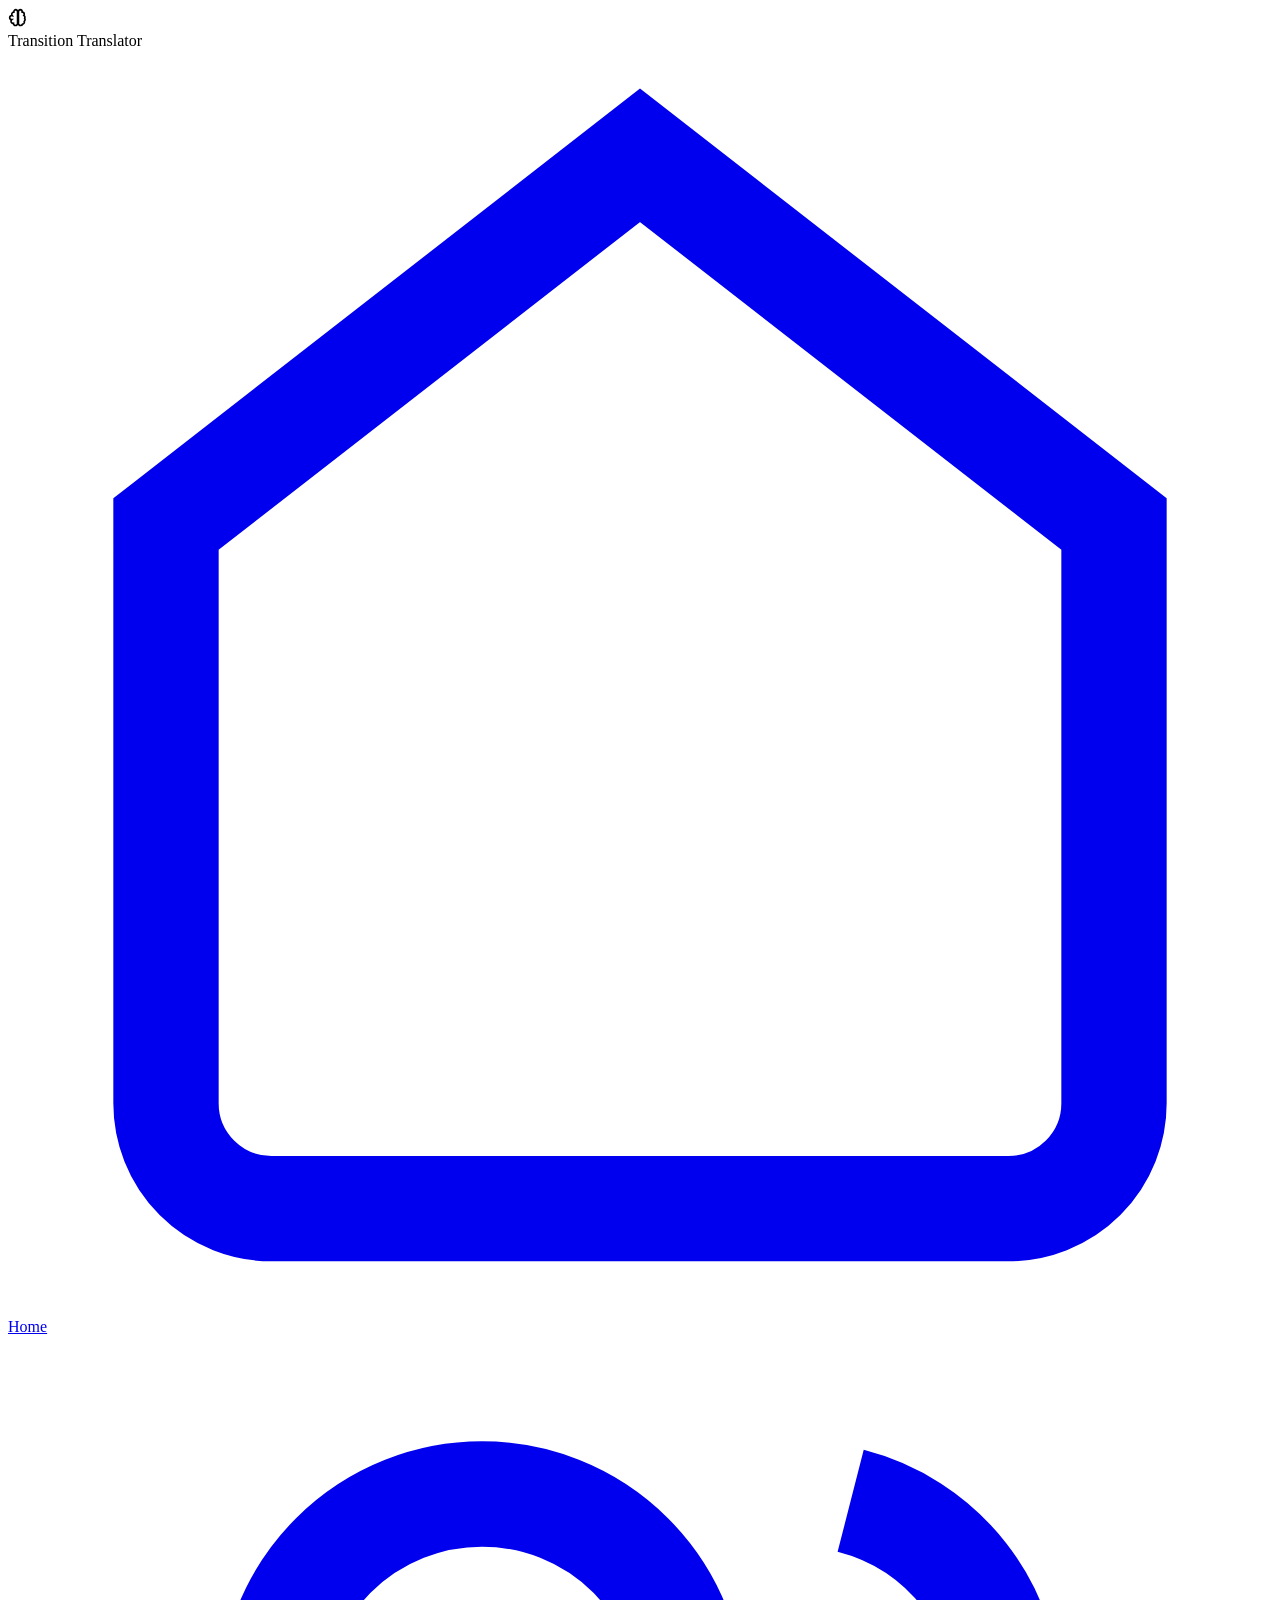
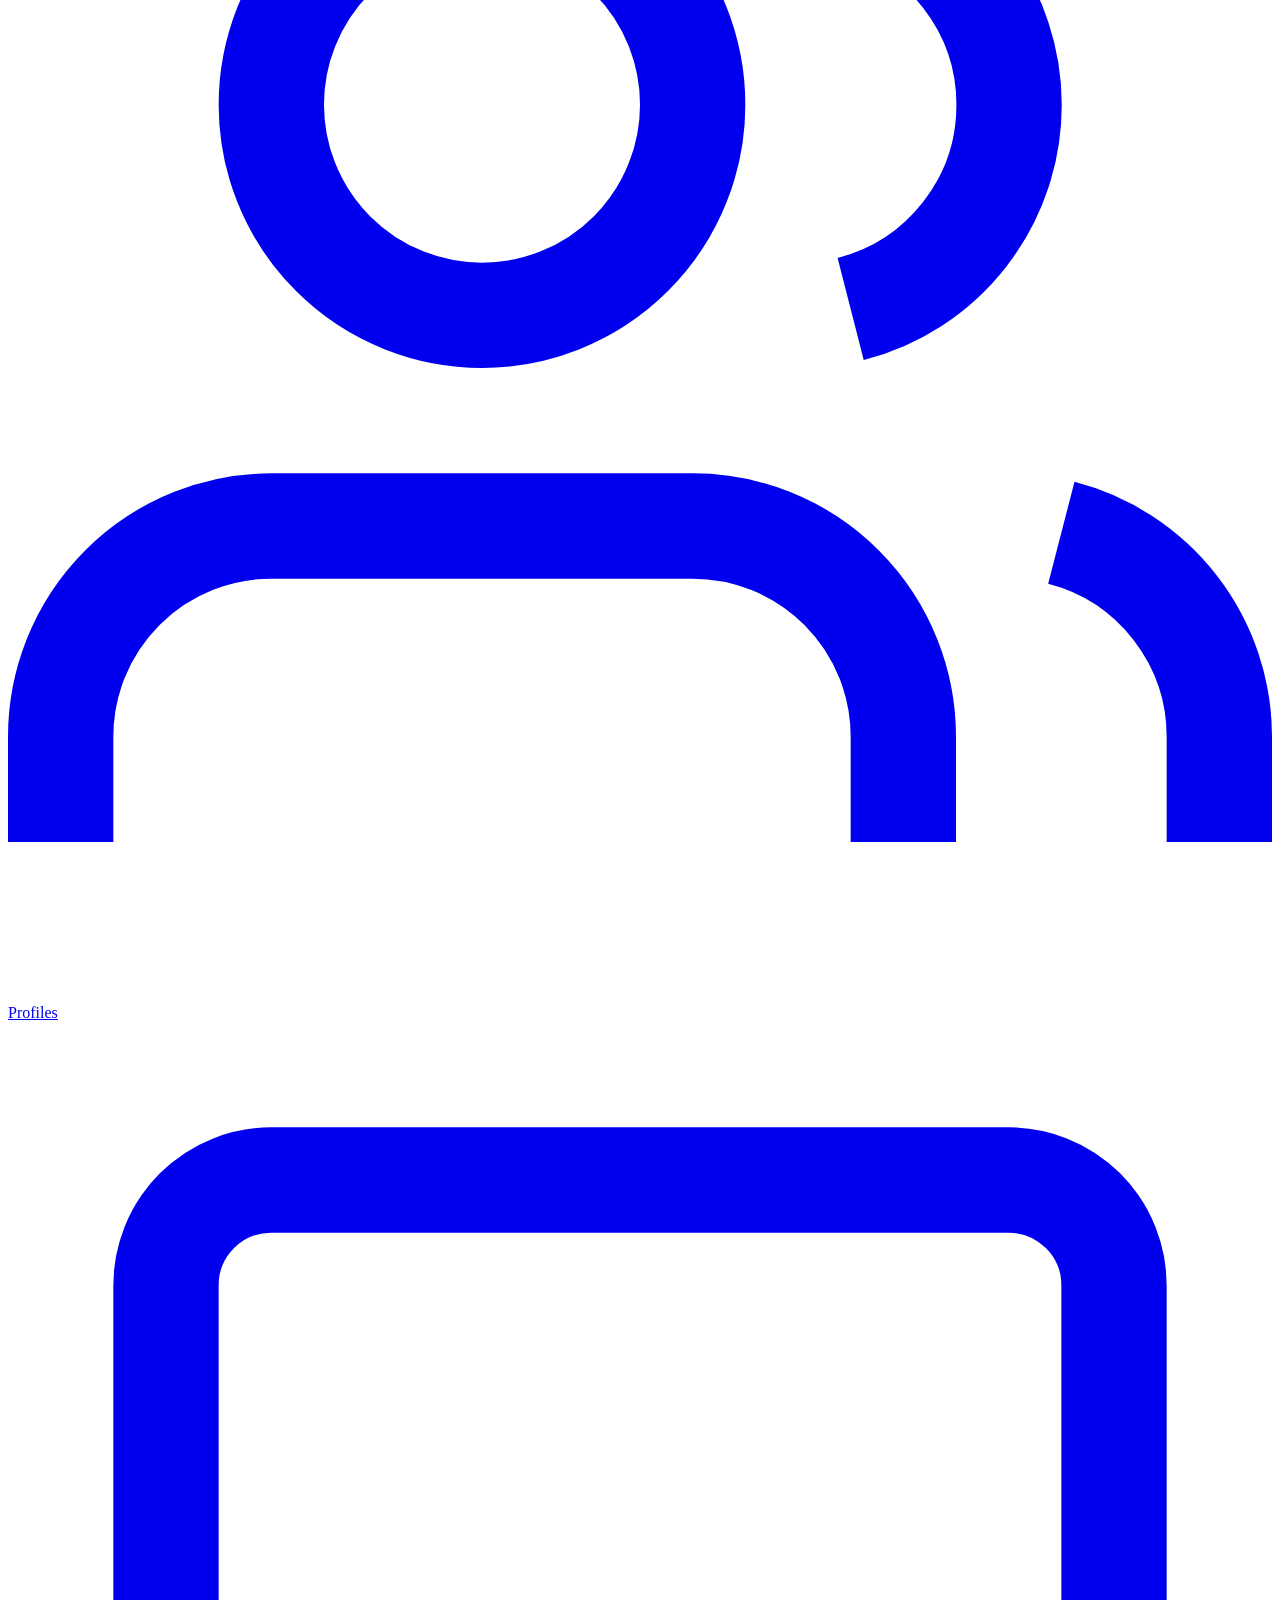
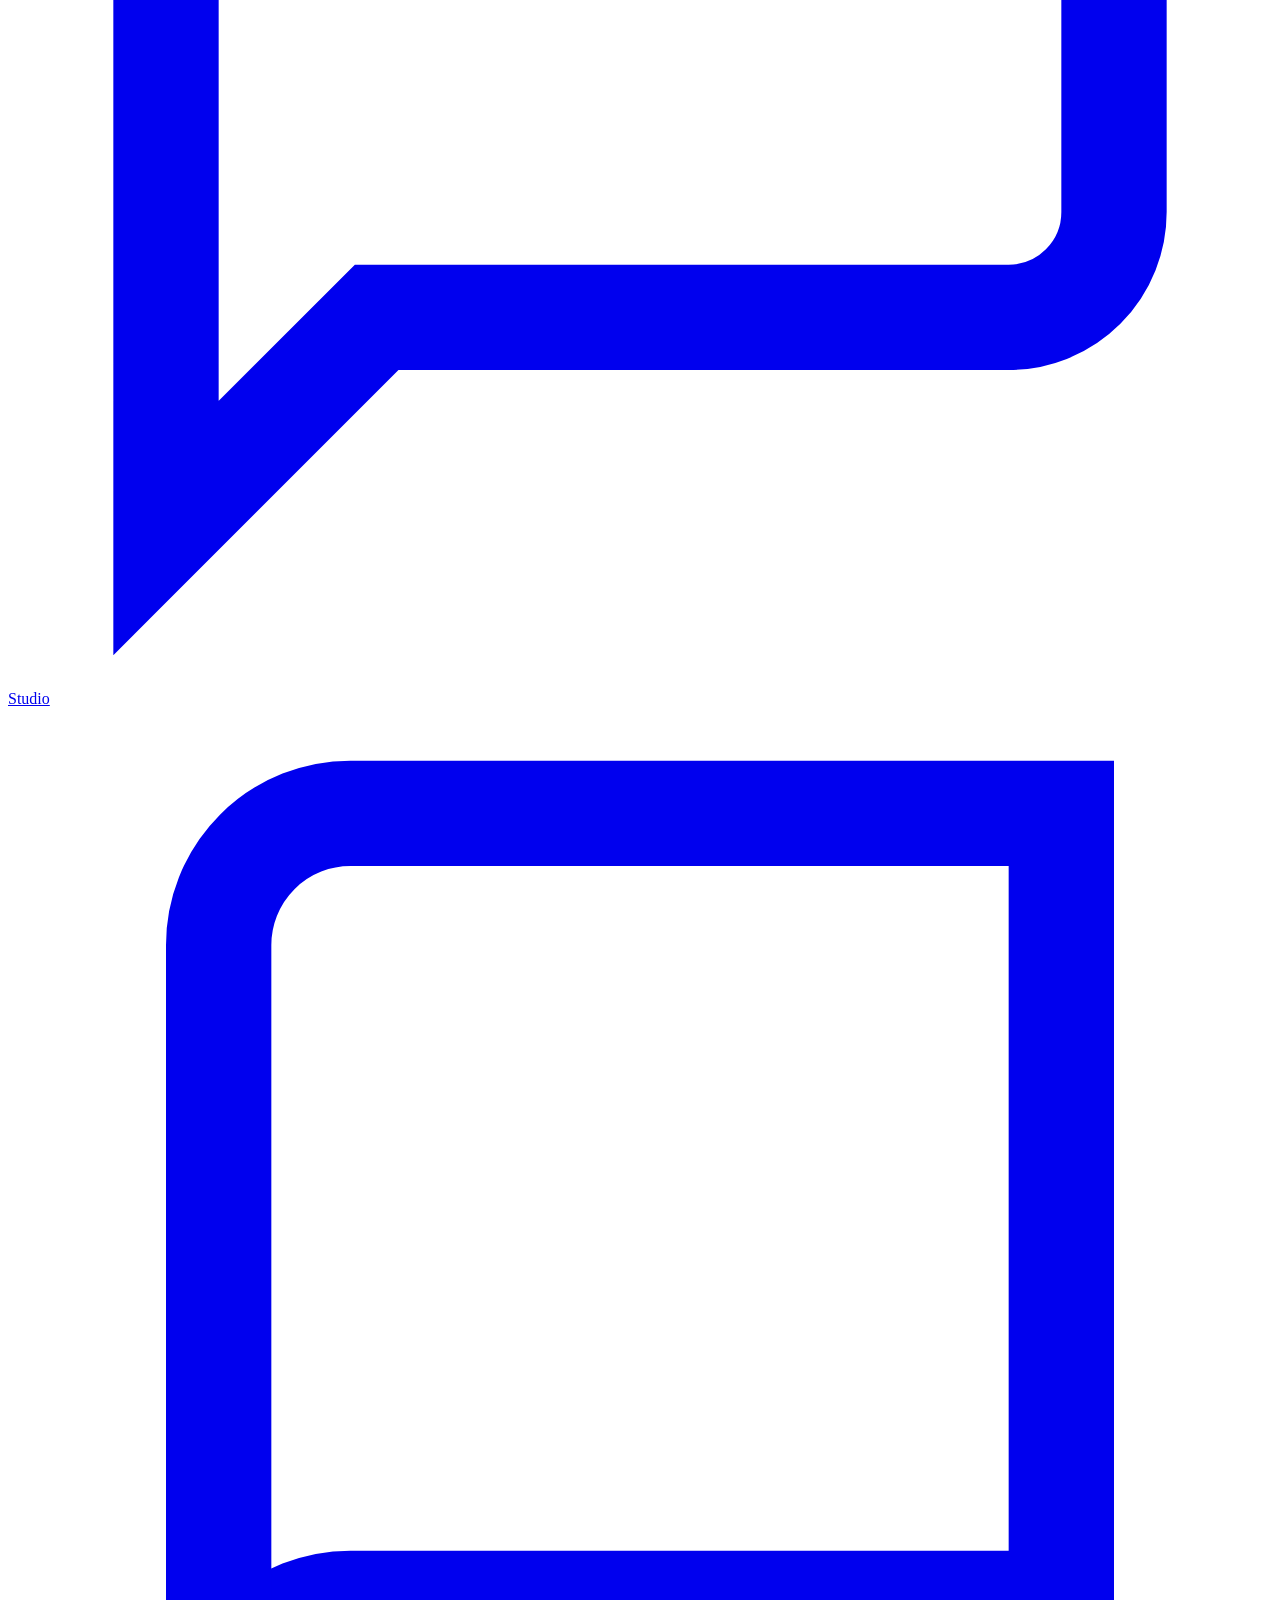
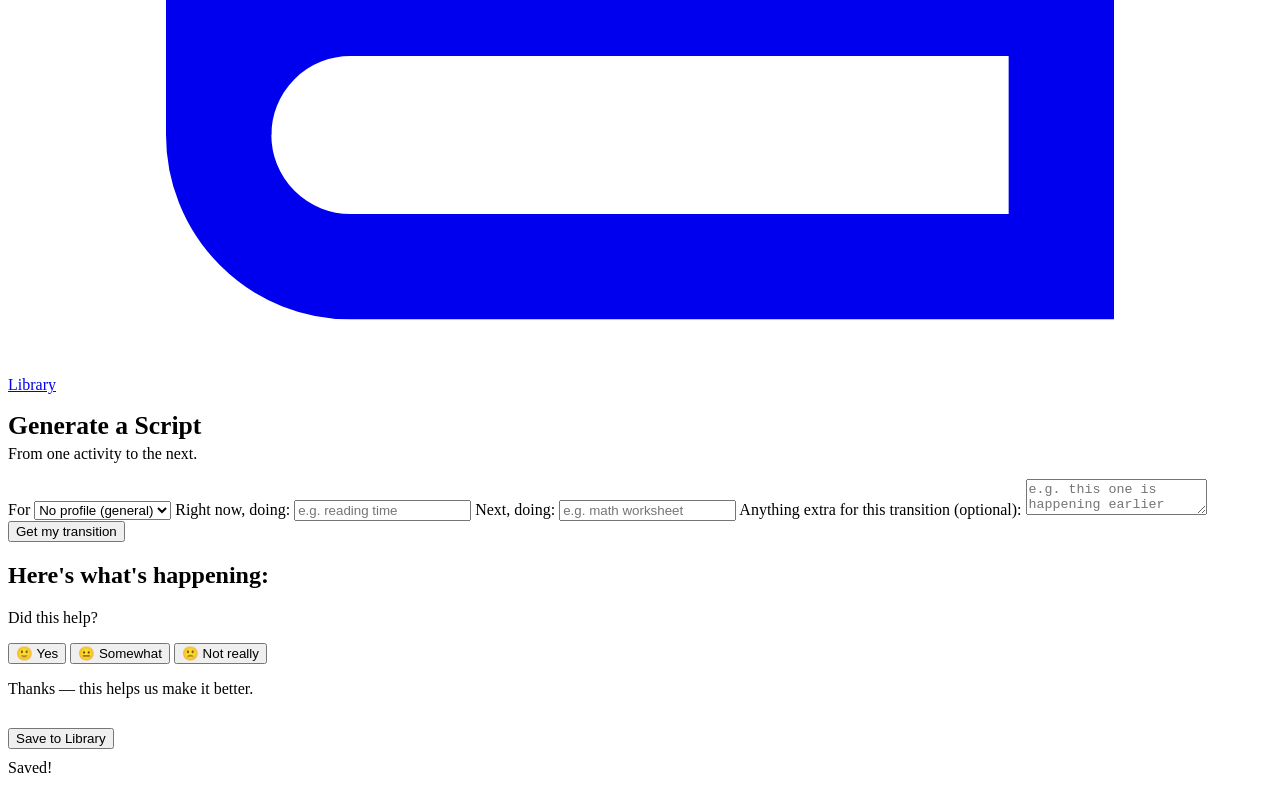
==== generate.html @ b6710676 "Implement generate.html" ====
<!DOCTYPE html>
<html lang="en">
<head>
  <meta charset="UTF-8" />
  <meta name="viewport" content="width=device-width, initial-scale=1.0" />
  <title>Studio — Transition Translator</title>
  <link rel="stylesheet" href="style.css" />
</head>
<body>
  <nav class="navbar">
    <div class="nav-left">
      <div class="nav-logo">
        <svg width="20" height="20" viewBox="0 0 24 24" fill="none" stroke="currentColor" stroke-width="2"><path d="M9.5 2a2.5 2.5 0 0 0-2.5 2.5v.5a2.5 2.5 0 0 0-2.5 2.5c0 .6.2 1.2.5 1.6A2.5 2.5 0 0 0 2 11.5 2.5 2.5 0 0 0 4.5 14a2.5 2.5 0 0 0 2 4.4A2.5 2.5 0 0 0 9 21a2.5 2.5 0 0 0 2.5-2.5v-14A2.5 2.5 0 0 0 9.5 2Z"/><path d="M14.5 2a2.5 2.5 0 0 1 2.5 2.5v.5a2.5 2.5 0 0 1 2.5 2.5c0 .6-.2 1.2-.5 1.6a2.5 2.5 0 0 1 1 3.4A2.5 2.5 0 0 1 19.5 16a2.5 2.5 0 0 1-2 3.4A2.5 2.5 0 0 1 15 21a2.5 2.5 0 0 1-2.5-2.5v-14A2.5 2.5 0 0 1 14.5 2Z"/></svg>
      </div>
      <span>Transition Translator</span>
    </div>
    <div class="nav-links">
      <a href="index.html"><svg viewBox="0 0 24 24" fill="none" stroke="currentColor" stroke-width="2"><path d="M3 9l9-7 9 7v11a2 2 0 0 1-2 2H5a2 2 0 0 1-2-2z"/></svg>Home</a>
      <a href="profiles.html"><svg viewBox="0 0 24 24" fill="none" stroke="currentColor" stroke-width="2"><path d="M17 21v-2a4 4 0 0 0-4-4H5a4 4 0 0 0-4 4v2"/><circle cx="9" cy="7" r="4"/><path d="M23 21v-2a4 4 0 0 0-3-3.87"/><path d="M16 3.13a4 4 0 0 1 0 7.75"/></svg>Profiles</a>
      <a href="generate.html" class="active"><svg viewBox="0 0 24 24" fill="none" stroke="currentColor" stroke-width="2"><path d="M21 15a2 2 0 0 1-2 2H7l-4 4V5a2 2 0 0 1 2-2h14a2 2 0 0 1 2 2z"/></svg>Studio</a>
      <a href="library.html"><svg viewBox="0 0 24 24" fill="none" stroke="currentColor" stroke-width="2"><path d="M4 19.5A2.5 2.5 0 0 1 6.5 17H20"/><path d="M6.5 2H20v20H6.5A2.5 2.5 0 0 1 4 19.5v-15A2.5 2.5 0 0 1 6.5 2z"/></svg>Library</a>
    </div>
  </nav>

  <main class="page-narrow">
    <h1 style="font-size: 1.6rem; margin-bottom: 4px;">Generate a Script</h1>
    <p style="color: var(--text-muted); margin-top: 0;">From one activity to the next.</p>

    <div class="form-card">
      <form id="transitionForm">
        <label for="profileSelect">For</label>
        <select id="profileSelect">
          <option value="">No profile (general)</option>
        </select>

        <label for="currentActivity">Right now, doing:</label>
        <input type="text" id="currentActivity" placeholder="e.g. reading time" required />

        <label for="nextActivity">Next, doing:</label>
        <input type="text" id="nextActivity" placeholder="e.g. math worksheet" required />

        <label for="notes">Anything extra for this transition (optional):</label>
        <textarea id="notes" placeholder="e.g. this one is happening earlier than usual"></textarea>

        <button type="submit" id="generateBtn" class="btn-primary">Get my transition</button>
      </form>
    </div>

    <section id="result" class="result hidden">
      <h2>Here's what's happening:</h2>
      <p id="scriptText"></p>

      <div class="feedback">
        <p>Did this help?</p>
        <button class="feedback-btn" data-value="yes">🙂 Yes</button>
        <button class="feedback-btn" data-value="somewhat">😐 Somewhat</button>
        <button class="feedback-btn" data-value="no">🙁 Not really</button>
      </div>
      <p id="feedbackThanks" class="hidden">Thanks — this helps us make it better.</p>

      <button id="saveBtn" class="btn-secondary" style="margin-top: 14px;">Save to Library</button>
      <p id="saveConfirm" class="hidden" style="color: var(--accent); margin-top: 10px;">Saved!</p>
    </section>

    <p id="errorText" class="error hidden"></p>
  </main>

  <script src="app-data.js"></script>
  <script>
    const profileSelect = document.getElementById("profileSelect");
    const profiles = AppData.getProfiles();
    profiles.forEach((p) => {
      const opt = document.createElement("option");
      opt.value = p.id;
      opt.textContent = `${p.name} (${p.type} · ${p.tone})`;
      profileSelect.appendChild(opt);
    });

    // Pre-select profile from ?profile=ID in the URL, if present
    const params = new URLSearchParams(window.location.search);
    const preselectedId = params.get("profile");
    if (preselectedId) profileSelect.value = preselectedId;

    const form = document.getElementById("transitionForm");
    const resultSection = document.getElementById("result");
    const scriptText = document.getElementById("scriptText");
    const errorText = document.getElementById("errorText");
    const generateBtn = document.getElementById("generateBtn");
    const feedbackThanks = document.getElementById("feedbackThanks");
    const saveBtn = document.getElementById("saveBtn");
    const saveConfirm = document.getElementById("saveConfirm");

    let lastGenerated = null;

    form.addEventListener("submit", async (e) => {
      e.preventDefault();

      errorText.classList.add("hidden");
      feedbackThanks.classList.add("hidden");
      saveConfirm.classList.add("hidden");
      generateBtn.disabled = true;
      generateBtn.textContent = "Thinking...";

      const currentActivity = document.getElementById("currentActivity").value;
      const nextActivity = document.getElementById("nextActivity").value;
      const extraNotes = document.getElementById("notes").value;

      const profile = profileSelect.value ? AppData.getProfile(profileSelect.value) : null;

      // Merge profile info into the notes sent to the backend, since the
      // API only takes a flat notes string.
      let combinedNotes = "";
      if (profile) {
        combinedNotes += `This is for ${profile.name}, a ${profile.type.toLowerCase()}. `;
        combinedNotes += `Preferred tone: ${profile.tone}. `;
        if (profile.notes) combinedNotes += `What helps them: ${profile.notes}. `;
      }
      if (extraNotes) combinedNotes += extraNotes;

      try {
        const response = await fetch("/api/transition", {
          method: "POST",
          headers: { "Content-Type": "application/json" },
          body: JSON.stringify({ currentActivity, nextActivity, notes: combinedNotes }),
        });

        const data = await response.json();
        if (!response.ok) throw new Error(data.error || "Something went wrong.");

        scriptText.textContent = data.script;
        resultSection.classList.remove("hidden");

        lastGenerated = {
          profileId: profile ? profile.id : null,
          profileName: profile ? profile.name : "General",
          currentActivity,
          nextActivity,
          script: data.script,
        };
      } catch (err) {
        errorText.textContent = "Couldn't generate a transition: " + err.message;
        errorText.classList.remove("hidden");
      } finally {
        generateBtn.disabled = false;
        generateBtn.textContent = "Get my transition";
      }
    });

    document.querySelectorAll(".feedback-btn").forEach((btn) => {
      btn.addEventListener("click", () => {
        console.log("Feedback:", btn.getAttribute("data-value"));
        feedbackThanks.classList.remove("hidden");
      });
    });

    saveBtn.addEventListener("click", () => {
      if (!lastGenerated) return;
      AppData.saveScript(lastGenerated);
      saveConfirm.classList.remove("hidden");
    });
  </script>
</body>
</html>
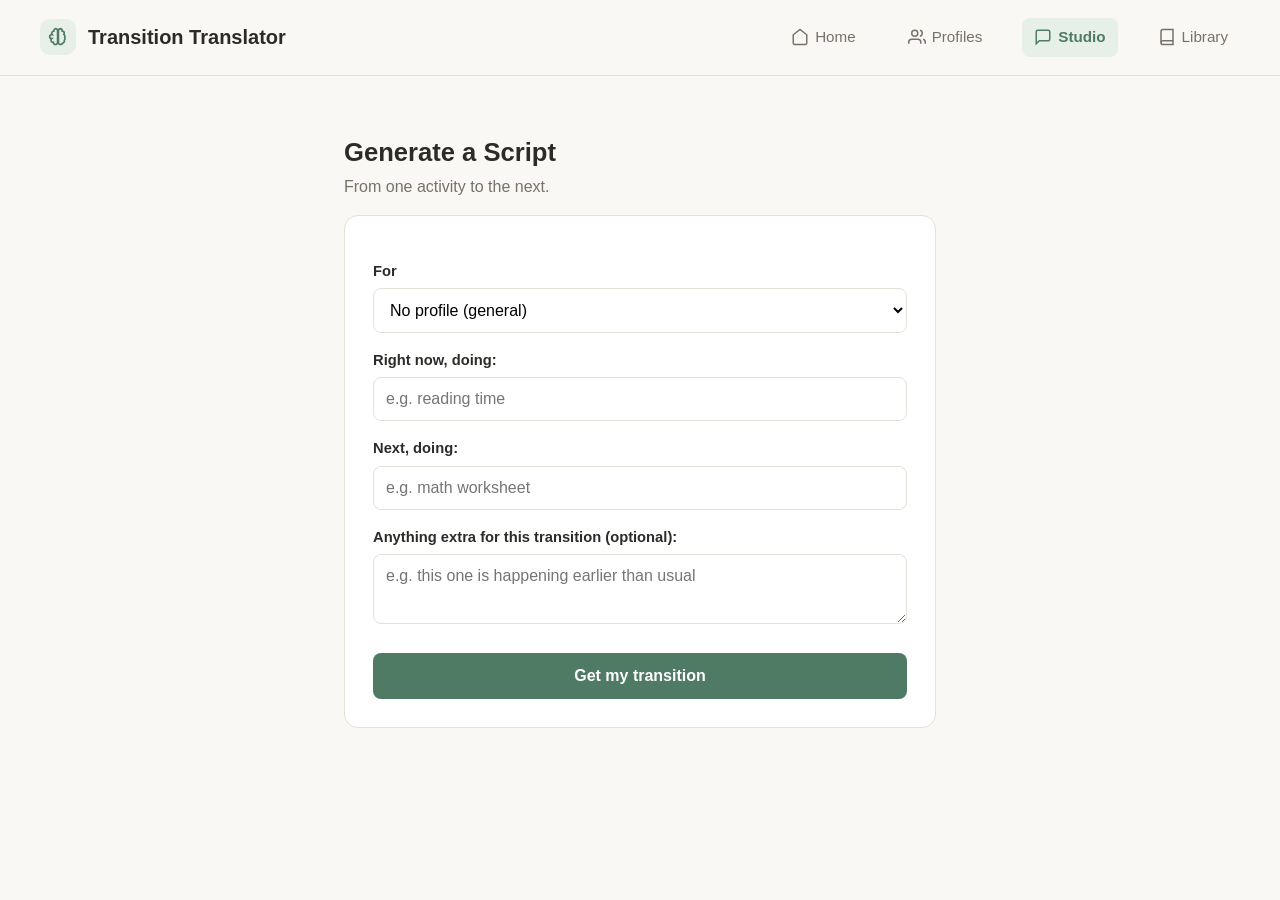
==== commit e07382f6: "Add guided transition walkthrough to generate page" ====
--- a/generate.html
+++ b/generate.html
@@ -26,7 +26,8 @@
     <h1 style="font-size: 1.6rem; margin-bottom: 4px;">Generate a Script</h1>
     <p style="color: var(--text-muted); margin-top: 0;">From one activity to the next.</p>
 
-    <div class="form-card">
+    <!-- Step 1: the input form -->
+    <div class="form-card" id="formCard">
       <form id="transitionForm">
         <label for="profileSelect">For</label>
         <select id="profileSelect">
@@ -46,69 +47,108 @@
       </form>
     </div>
 
-    <section id="result" class="result hidden">
-      <h2>Here's what's happening:</h2>
-      <p id="scriptText"></p>
-
-      <div class="feedback">
-        <p>Did this help?</p>
-        <button class="feedback-btn" data-value="yes">🙂 Yes</button>
-        <button class="feedback-btn" data-value="somewhat">😐 Somewhat</button>
-        <button class="feedback-btn" data-value="no">🙁 Not really</button>
-      </div>
-      <p id="feedbackThanks" class="hidden">Thanks — this helps us make it better.</p>
-
-      <button id="saveBtn" class="btn-secondary" style="margin-top: 14px;">Save to Library</button>
-      <p id="saveConfirm" class="hidden" style="color: var(--accent); margin-top: 10px;">Saved!</p>
+    <p id="errorText" class="error hidden"></p>
+
+    <!-- Step 2: the walkthrough, shown after a script is generated -->
+    <section id="walkthrough" class="form-card hidden" style="margin-top: 20px;">
+      <div class="timer-bar">
+        <span id="timerLabel">Starting in</span>
+        <span class="timer-clock" id="timerClock">--:--</span>
+      </div>
+
+      <div id="reasonBanner" class="reason-banner hidden"></div>
+
+      <!-- Intro screen -->
+      <div id="introScreen" class="step-card">
+        <p id="greetingText" style="font-size: 1.15rem; font-weight: 600;"></p>
+        <div class="step-nav">
+          <button class="btn-next" id="startStepsBtn">Show me what's happening</button>
+        </div>
+        <button class="btn-read" id="readIntroBtn">🔊 Read this aloud</button>
+      </div>
+
+      <!-- Step-by-step screen -->
+      <div id="stepScreen" class="hidden">
+        <div class="progress-dots" id="progressDots"></div>
+        <div class="step-card">
+          <div class="step-icon" id="stepIcon"></div>
+          <p class="step-text" id="stepText"></p>
+          <div class="step-nav">
+            <button class="btn-back hidden" id="backBtn">Back</button>
+            <button class="btn-next" id="nextBtn">Next</button>
+          </div>
+          <button class="btn-read" id="readStepBtn">🔊 Read this aloud</button>
+        </div>
+        <button class="btn-extend" id="extendBtn">I need more time before this starts</button>
+        <p id="extendToast" class="extend-toast hidden"></p>
+      </div>
+
+      <!-- Closing screen -->
+      <div id="closingScreen" class="hidden">
+        <div class="closing-card">
+          <div class="closing-check">✓</div>
+          <p class="step-text" id="closingText"></p>
+          <button class="btn-read" id="readClosingBtn">🔊 Read this aloud</button>
+        </div>
+
+        <div class="feedback">
+          <p>Did this help?</p>
+          <button class="feedback-btn" data-value="yes">🙂 Yes</button>
+          <button class="feedback-btn" data-value="somewhat">😐 Somewhat</button>
+          <button class="feedback-btn" data-value="no">🙁 Not really</button>
+        </div>
+        <p id="feedbackThanks" class="hidden">Thanks — this helps us make it better.</p>
+
+        <button id="saveBtn" class="btn-secondary" style="margin-top: 14px;">Save to Library</button>
+        <p id="saveConfirm" class="hidden" style="color: var(--accent); margin-top: 10px;">Saved!</p>
+      </div>
     </section>
-
-    <p id="errorText" class="error hidden"></p>
   </main>
 
   <script src="app-data.js"></script>
   <script>
+    // Maps the model's controlled icon vocabulary to an emoji shown in the step circle.
+    const ICONS = {
+      book: "📖", pencil: "✏️", clock: "🕐", chair: "🪑", backpack: "🎒",
+      hand: "✋", star: "⭐", check: "✅", walk: "🚶", sit: "🧎", listen: "👂",
+    };
+
     const profileSelect = document.getElementById("profileSelect");
-    const profiles = AppData.getProfiles();
-    profiles.forEach((p) => {
+    AppData.getProfiles().forEach((p) => {
       const opt = document.createElement("option");
       opt.value = p.id;
       opt.textContent = `${p.name} (${p.type} · ${p.tone})`;
       profileSelect.appendChild(opt);
     });
-
-    // Pre-select profile from ?profile=ID in the URL, if present
     const params = new URLSearchParams(window.location.search);
     const preselectedId = params.get("profile");
     if (preselectedId) profileSelect.value = preselectedId;
 
     const form = document.getElementById("transitionForm");
-    const resultSection = document.getElementById("result");
-    const scriptText = document.getElementById("scriptText");
     const errorText = document.getElementById("errorText");
     const generateBtn = document.getElementById("generateBtn");
-    const feedbackThanks = document.getElementById("feedbackThanks");
-    const saveBtn = document.getElementById("saveBtn");
-    const saveConfirm = document.getElementById("saveConfirm");
-
-    let lastGenerated = null;
+    const formCard = document.getElementById("formCard");
+    const walkthrough = document.getElementById("walkthrough");
+
+    let data = null;         // parsed response from the backend
+    let currentStep = 0;     // index into data.steps
+    let remainingSeconds = 0;
+    let timerInterval = null;
+    let lastGenerated = null; // flattened record for the library
+    let currentProfileName = "General";
+    let currentActivities = { current: "", next: "" };
 
     form.addEventListener("submit", async (e) => {
       e.preventDefault();
-
       errorText.classList.add("hidden");
-      feedbackThanks.classList.add("hidden");
-      saveConfirm.classList.add("hidden");
       generateBtn.disabled = true;
       generateBtn.textContent = "Thinking...";
 
       const currentActivity = document.getElementById("currentActivity").value;
       const nextActivity = document.getElementById("nextActivity").value;
       const extraNotes = document.getElementById("notes").value;
-
       const profile = profileSelect.value ? AppData.getProfile(profileSelect.value) : null;
 
-      // Merge profile info into the notes sent to the backend, since the
-      // API only takes a flat notes string.
       let combinedNotes = "";
       if (profile) {
         combinedNotes += `This is for ${profile.name}, a ${profile.type.toLowerCase()}. `;
@@ -116,6 +156,9 @@
         if (profile.notes) combinedNotes += `What helps them: ${profile.notes}. `;
       }
       if (extraNotes) combinedNotes += extraNotes;
+
+      currentProfileName = profile ? profile.name : "General";
+      currentActivities = { current: currentActivity, next: nextActivity };
 
       try {
         const response = await fetch("/api/transition", {
@@ -123,20 +166,11 @@
           headers: { "Content-Type": "application/json" },
           body: JSON.stringify({ currentActivity, nextActivity, notes: combinedNotes }),
         });
-
-        const data = await response.json();
-        if (!response.ok) throw new Error(data.error || "Something went wrong.");
-
-        scriptText.textContent = data.script;
-        resultSection.classList.remove("hidden");
-
-        lastGenerated = {
-          profileId: profile ? profile.id : null,
-          profileName: profile ? profile.name : "General",
-          currentActivity,
-          nextActivity,
-          script: data.script,
-        };
+        const json = await response.json();
+        if (!response.ok) throw new Error(json.error || "Something went wrong.");
+
+        data = json;
+        startWalkthrough();
       } catch (err) {
         errorText.textContent = "Couldn't generate a transition: " + err.message;
         errorText.classList.remove("hidden");
@@ -146,17 +180,158 @@
       }
     });
 
+    function startWalkthrough() {
+      formCard.classList.add("hidden");
+      walkthrough.classList.remove("hidden");
+      document.getElementById("introScreen").classList.remove("hidden");
+      document.getElementById("stepScreen").classList.add("hidden");
+      document.getElementById("closingScreen").classList.add("hidden");
+
+      document.getElementById("greetingText").textContent = data.greeting;
+
+      const reasonBanner = document.getElementById("reasonBanner");
+      if (data.reason && data.reason.trim() !== "") {
+        reasonBanner.textContent = "Heads up: " + data.reason;
+        reasonBanner.classList.remove("hidden");
+      } else {
+        reasonBanner.classList.add("hidden");
+      }
+
+      currentStep = 0;
+      remainingSeconds = Math.max(0, parseInt(data.minutes || "0", 10)) * 60;
+      updateTimerDisplay();
+      if (timerInterval) clearInterval(timerInterval);
+      timerInterval = setInterval(() => {
+        if (remainingSeconds > 0) {
+          remainingSeconds--;
+          updateTimerDisplay();
+        } else {
+          document.getElementById("timerLabel").textContent = "Starting now";
+        }
+      }, 1000);
+
+      renderProgressDots();
+    }
+
+    function updateTimerDisplay() {
+      const mins = Math.floor(remainingSeconds / 60);
+      const secs = remainingSeconds % 60;
+      document.getElementById("timerClock").textContent =
+        `${mins}:${secs.toString().padStart(2, "0")}`;
+      document.getElementById("timerLabel").textContent =
+        remainingSeconds > 0 ? "Starting in" : "Starting now";
+    }
+
+    function renderProgressDots() {
+      const dots = document.getElementById("progressDots");
+      dots.innerHTML = data.steps
+        .map((_, i) => {
+          let cls = "dot";
+          if (i === currentStep) cls += " active";
+          else if (i < currentStep) cls += " done";
+          return `<span class="${cls}"></span>`;
+        })
+        .join("");
+    }
+
+    document.getElementById("startStepsBtn").addEventListener("click", () => {
+      document.getElementById("introScreen").classList.add("hidden");
+      document.getElementById("stepScreen").classList.remove("hidden");
+      showStep();
+    });
+
+    function showStep() {
+      const step = data.steps[currentStep];
+      document.getElementById("stepIcon").textContent = ICONS[step.icon] || "➡️";
+      document.getElementById("stepText").textContent = step.text;
+      document.getElementById("backBtn").classList.toggle("hidden", currentStep === 0);
+      document.getElementById("nextBtn").textContent =
+        currentStep === data.steps.length - 1 ? "Done" : "Next";
+      renderProgressDots();
+    }
+
+    document.getElementById("nextBtn").addEventListener("click", () => {
+      if (currentStep < data.steps.length - 1) {
+        currentStep++;
+        showStep();
+      } else {
+        showClosing();
+      }
+    });
+
+    document.getElementById("backBtn").addEventListener("click", () => {
+      if (currentStep > 0) {
+        currentStep--;
+        showStep();
+      }
+    });
+
+    // "I need more time" — extends the local timer without another API call,
+    // so a student can push back the transition without losing their place.
+    document.getElementById("extendBtn").addEventListener("click", () => {
+      remainingSeconds += 120;
+      updateTimerDisplay();
+      const toast = document.getElementById("extendToast");
+      toast.textContent = "Okay — taking 2 more minutes.";
+      toast.classList.remove("hidden");
+      setTimeout(() => toast.classList.add("hidden"), 3000);
+    });
+
+    function showClosing() {
+      if (timerInterval) clearInterval(timerInterval);
+      document.getElementById("stepScreen").classList.add("hidden");
+      document.getElementById("closingScreen").classList.remove("hidden");
+      document.getElementById("closingText").textContent = data.closing;
+
+      lastGenerated = {
+        profileId: profileSelect.value || null,
+        profileName: currentProfileName,
+        currentActivity: currentActivities.current,
+        nextActivity: currentActivities.next,
+        script: flattenForLibrary(),
+      };
+    }
+
+    function flattenForLibrary() {
+      let out = data.greeting + "\n\n";
+      if (data.reason && data.reason.trim() !== "") out += "Heads up: " + data.reason + "\n\n";
+      data.steps.forEach((s, i) => {
+        out += `${i + 1}. ${s.text}\n`;
+      });
+      out += "\n" + data.closing;
+      return out;
+    }
+
+    // ---- Read aloud (built into the browser, no extra API calls) ----
+    function readAloud(text) {
+      if (!("speechSynthesis" in window)) return;
+      window.speechSynthesis.cancel();
+      const utter = new SpeechSynthesisUtterance(text);
+      utter.rate = 0.95;
+      window.speechSynthesis.speak(utter);
+    }
+    document.getElementById("readIntroBtn").addEventListener("click", () => {
+      readAloud(data.greeting + (data.reason ? ". " + data.reason : ""));
+    });
+    document.getElementById("readStepBtn").addEventListener("click", () => {
+      readAloud(data.steps[currentStep].text);
+    });
+    document.getElementById("readClosingBtn").addEventListener("click", () => {
+      readAloud(data.closing);
+    });
+
+    // ---- Feedback + save ----
     document.querySelectorAll(".feedback-btn").forEach((btn) => {
       btn.addEventListener("click", () => {
         console.log("Feedback:", btn.getAttribute("data-value"));
-        feedbackThanks.classList.remove("hidden");
+        document.getElementById("feedbackThanks").classList.remove("hidden");
       });
     });
 
-    saveBtn.addEventListener("click", () => {
+    document.getElementById("saveBtn").addEventListener("click", () => {
       if (!lastGenerated) return;
       AppData.saveScript(lastGenerated);
-      saveConfirm.classList.remove("hidden");
+      document.getElementById("saveConfirm").classList.remove("hidden");
     });
   </script>
 </body>
--- a/style.css
+++ b/style.css
@@ -0,0 +1,372 @@
+:root {
+  --bg: #faf8f4;
+  --card: #ffffff;
+  --text: #2b2b28;
+  --text-muted: #767268;
+  --accent: #4f7a63;
+  --accent-light: #e7efe9;
+  --border: #e5e0d8;
+  --radius: 14px;
+}
+
+* {
+  box-sizing: border-box;
+}
+
+body {
+  margin: 0;
+  font-family: -apple-system, "Segoe UI", Roboto, sans-serif;
+  background: var(--bg);
+  color: var(--text);
+  line-height: 1.5;
+}
+
+a {
+  text-decoration: none;
+  color: inherit;
+}
+
+/* ---- Nav ---- */
+
+.navbar {
+  display: flex;
+  align-items: center;
+  justify-content: space-between;
+  padding: 18px 40px;
+  border-bottom: 1px solid var(--border);
+}
+
+.nav-left {
+  display: flex;
+  align-items: center;
+  gap: 12px;
+  font-size: 1.25rem;
+  font-weight: 700;
+}
+
+.nav-logo {
+  width: 36px;
+  height: 36px;
+  border-radius: 10px;
+  background: var(--accent-light);
+  display: flex;
+  align-items: center;
+  justify-content: center;
+  color: var(--accent);
+}
+
+.nav-links {
+  display: flex;
+  align-items: center;
+  gap: 28px;
+  color: var(--text-muted);
+  font-size: 0.95rem;
+}
+
+.nav-links a {
+  display: flex;
+  align-items: center;
+  gap: 6px;
+  padding: 8px 12px;
+  border-radius: 8px;
+}
+
+.nav-links a.active {
+  background: var(--accent-light);
+  color: var(--accent);
+  font-weight: 600;
+}
+
+.nav-links a:hover {
+  color: var(--accent);
+}
+
+.nav-links svg {
+  width: 18px;
+  height: 18px;
+}
+
+/* ---- Layout ---- */
+
+.page {
+  max-width: 1040px;
+  margin: 0 auto;
+  padding: 40px 24px 80px;
+}
+
+.page-narrow {
+  max-width: 640px;
+  margin: 0 auto;
+  padding: 40px 24px 80px;
+}
+
+/* ---- Hero ---- */
+
+.hero {
+  text-align: center;
+  padding: 48px 0 8px;
+}
+
+.pill {
+  display: inline-flex;
+  align-items: center;
+  gap: 8px;
+  background: var(--accent-light);
+  color: var(--accent);
+  font-size: 0.85rem;
+  font-weight: 600;
+  padding: 8px 16px;
+  border-radius: 999px;
+  margin-bottom: 20px;
+}
+
+.hero h1 {
+  font-size: 2.6rem;
+  font-weight: 800;
+  margin: 0 0 16px;
+  letter-spacing: -0.02em;
+}
+
+.hero p {
+  color: var(--text-muted);
+  font-size: 1.1rem;
+  max-width: 560px;
+  margin: 0 auto;
+}
+
+/* ---- Cards grid ---- */
+
+.card-grid {
+  display: grid;
+  grid-template-columns: repeat(3, 1fr);
+  gap: 20px;
+  margin: 40px 0;
+}
+
+@media (max-width: 720px) {
+  .card-grid {
+    grid-template-columns: 1fr;
+  }
+}
+
+.action-card {
+  background: var(--card);
+  border: 1px solid var(--border);
+  border-radius: var(--radius);
+  padding: 28px;
+  transition: box-shadow 0.15s, transform 0.15s;
+  display: block;
+}
+
+.action-card:hover {
+  box-shadow: 0 4px 16px rgba(0, 0, 0, 0.06);
+  transform: translateY(-2px);
+}
+
+.action-icon {
+  width: 44px;
+  height: 44px;
+  border-radius: 10px;
+  background: var(--accent-light);
+  color: var(--accent);
+  display: flex;
+  align-items: center;
+  justify-content: center;
+  margin-bottom: 16px;
+}
+
+.action-card h3 {
+  margin: 0 0 6px;
+  font-size: 1.15rem;
+}
+
+.action-card p {
+  margin: 0;
+  color: var(--text-muted);
+  font-size: 0.95rem;
+}
+
+/* ---- Section list ---- */
+
+.section-title {
+  font-size: 1.2rem;
+  font-weight: 700;
+  margin: 32px 0 16px;
+}
+
+.list-item {
+  background: var(--card);
+  border: 1px solid var(--border);
+  border-radius: var(--radius);
+  padding: 18px 22px;
+  display: flex;
+  align-items: center;
+  justify-content: space-between;
+  margin-bottom: 12px;
+}
+
+.list-item:hover {
+  box-shadow: 0 2px 10px rgba(0, 0, 0, 0.05);
+}
+
+.list-item h4 {
+  margin: 0 0 4px;
+  font-size: 1.05rem;
+}
+
+.list-item .meta {
+  color: var(--text-muted);
+  font-size: 0.88rem;
+}
+
+.list-item .arrow {
+  color: var(--text-muted);
+}
+
+.empty-state {
+  color: var(--text-muted);
+  font-size: 0.95rem;
+  padding: 24px;
+  text-align: center;
+  border: 1px dashed var(--border);
+  border-radius: var(--radius);
+}
+
+/* ---- Forms ---- */
+
+.form-card {
+  background: var(--card);
+  border: 1px solid var(--border);
+  border-radius: var(--radius);
+  padding: 28px;
+}
+
+label {
+  display: block;
+  font-weight: 600;
+  margin-top: 16px;
+  margin-bottom: 6px;
+  font-size: 0.92rem;
+}
+
+input[type="text"],
+select,
+textarea {
+  width: 100%;
+  padding: 12px;
+  border: 1px solid var(--border);
+  border-radius: 8px;
+  font-size: 1rem;
+  font-family: inherit;
+  background: white;
+}
+
+textarea {
+  min-height: 70px;
+  resize: vertical;
+}
+
+.chip-group {
+  display: flex;
+  gap: 8px;
+  flex-wrap: wrap;
+  margin-top: 6px;
+}
+
+.chip {
+  padding: 8px 14px;
+  border-radius: 999px;
+  border: 1px solid var(--border);
+  background: white;
+  cursor: pointer;
+  font-size: 0.9rem;
+}
+
+.chip.selected {
+  background: var(--accent);
+  color: white;
+  border-color: var(--accent);
+}
+
+button {
+  cursor: pointer;
+  font-family: inherit;
+  font-size: 1rem;
+}
+
+.btn-primary {
+  margin-top: 22px;
+  width: 100%;
+  padding: 14px;
+  background: var(--accent);
+  color: white;
+  border: none;
+  border-radius: 8px;
+  font-weight: 600;
+}
+
+.btn-primary:hover {
+  opacity: 0.92;
+}
+
+.btn-secondary {
+  padding: 8px 14px;
+  background: white;
+  border: 1px solid var(--border);
+  border-radius: 8px;
+  font-size: 0.88rem;
+  color: var(--text-muted);
+}
+
+.btn-secondary:hover {
+  color: var(--accent);
+  border-color: var(--accent);
+}
+
+/* ---- Result / script display ---- */
+
+.result {
+  background: var(--accent-light);
+  border-radius: var(--radius);
+  padding: 24px;
+  margin-top: 24px;
+}
+
+.result h2 {
+  margin-top: 0;
+  font-size: 1.1rem;
+}
+
+#scriptText {
+  font-size: 1.15rem;
+  white-space: pre-wrap;
+}
+
+.feedback {
+  margin-top: 20px;
+  border-top: 1px solid var(--border);
+  padding-top: 16px;
+}
+
+.feedback-btn {
+  background: white;
+  border: 1px solid var(--border);
+  border-radius: 8px;
+  padding: 8px 14px;
+  margin-right: 8px;
+  margin-top: 8px;
+}
+
+.feedback-btn:hover {
+  background: white;
+  border-color: var(--accent);
+}
+
+.hidden {
+  display: none;
+}
+
+.error {
+  color: #b3261e;
+  margin-top: 16px;
+}
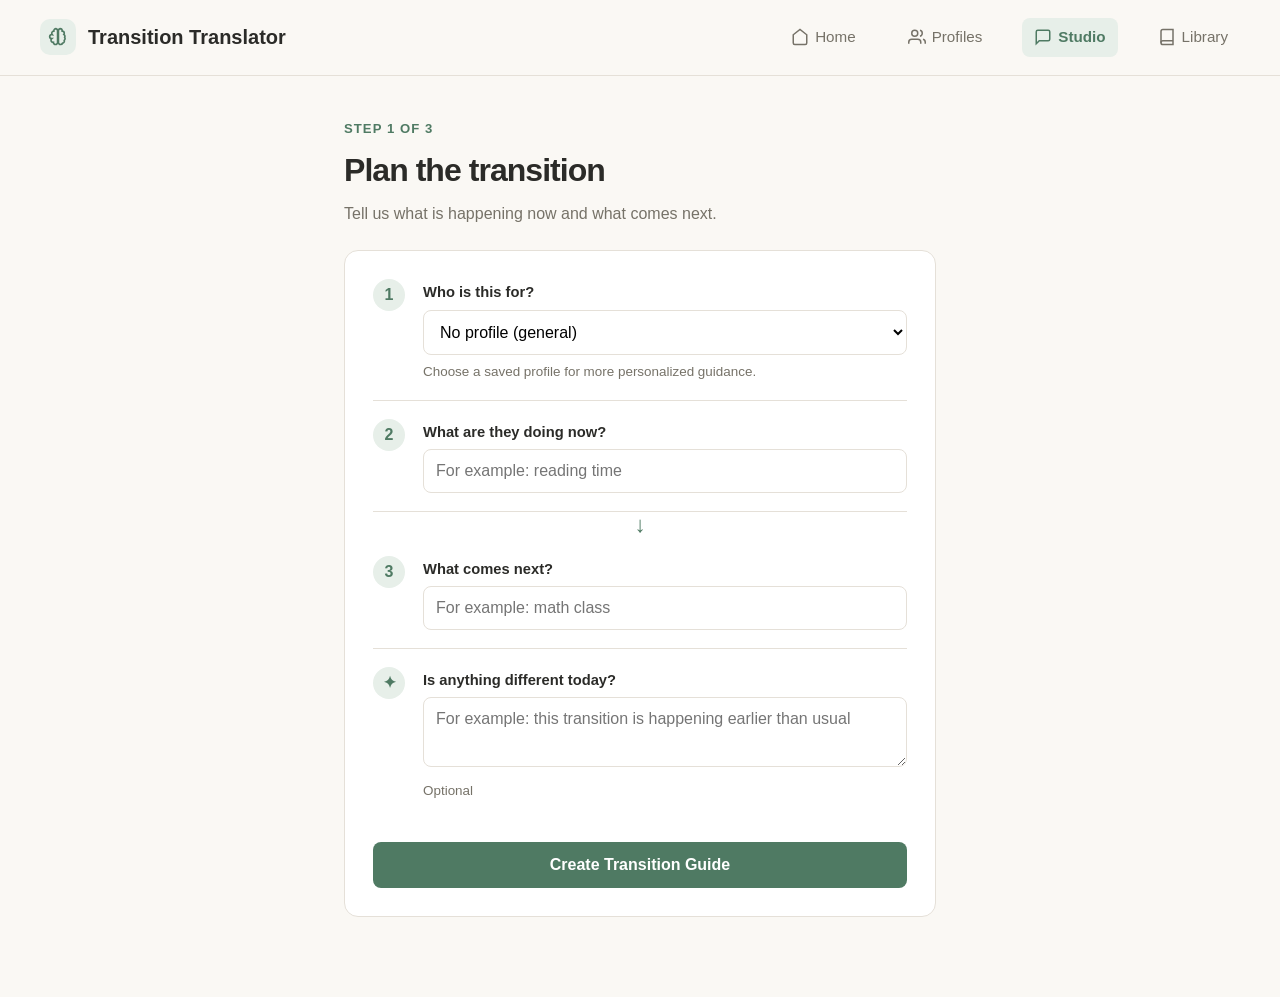
==== commit b76618e9: "Improve homepage and studio UI" ====
--- a/generate.html
+++ b/generate.html
@@ -23,27 +23,73 @@
   </nav>
 
   <main class="page-narrow">
-    <h1 style="font-size: 1.6rem; margin-bottom: 4px;">Generate a Script</h1>
-    <p style="color: var(--text-muted); margin-top: 0;">From one activity to the next.</p>
+  <div class="studio-heading">
+    <span class="studio-kicker">Step 1 of 3</span>
+    <h1>Plan the transition</h1>
+    <p>Tell us what is happening now and what comes next.</p>
+  </div>
 
     <!-- Step 1: the input form -->
     <div class="form-card" id="formCard">
       <form id="transitionForm">
-        <label for="profileSelect">For</label>
-        <select id="profileSelect">
-          <option value="">No profile (general)</option>
-        </select>
-
-        <label for="currentActivity">Right now, doing:</label>
-        <input type="text" id="currentActivity" placeholder="e.g. reading time" required />
-
-        <label for="nextActivity">Next, doing:</label>
-        <input type="text" id="nextActivity" placeholder="e.g. math worksheet" required />
-
-        <label for="notes">Anything extra for this transition (optional):</label>
-        <textarea id="notes" placeholder="e.g. this one is happening earlier than usual"></textarea>
-
-        <button type="submit" id="generateBtn" class="btn-primary">Get my transition</button>
+        <div class="form-section">
+  <div class="form-section-number">1</div>
+
+  <div class="form-section-content">
+    <label for="profileSelect">Who is this for?</label>
+    <select id="profileSelect">
+      <option value="">No profile (general)</option>
+    </select>
+    <p class="field-help">Choose a saved profile for more personalized guidance.</p>
+  </div>
+</div>
+
+<div class="form-section">
+  <div class="form-section-number">2</div>
+
+  <div class="form-section-content">
+    <label for="currentActivity">What are they doing now?</label>
+    <input
+      type="text"
+      id="currentActivity"
+      placeholder="For example: reading time"
+      required
+    />
+  </div>
+</div>
+
+<div class="transition-arrow" aria-hidden="true">↓</div>
+
+<div class="form-section">
+  <div class="form-section-number">3</div>
+
+  <div class="form-section-content">
+    <label for="nextActivity">What comes next?</label>
+    <input
+      type="text"
+      id="nextActivity"
+      placeholder="For example: math class"
+      required
+    />
+  </div>
+</div>
+
+<div class="form-section form-section-optional">
+  <div class="form-section-icon">✦</div>
+
+  <div class="form-section-content">
+    <label for="notes">Is anything different today?</label>
+    <textarea
+      id="notes"
+      placeholder="For example: this transition is happening earlier than usual"
+    ></textarea>
+    <p class="field-help">Optional</p>
+  </div>
+</div>
+
+<button type="submit" id="generateBtn" class="btn-primary">
+  Create Transition Guide
+</button>
       </form>
     </div>
 
--- a/style.css
+++ b/style.css
@@ -369,4 +369,307 @@
 .error {
   color: #b3261e;
   margin-top: 16px;
+}
+
+/* ---- Step-through generator UI ---- */
+
+.timer-bar {
+  display: flex;
+  align-items: center;
+  justify-content: space-between;
+  background: var(--accent-light);
+  border-radius: 10px;
+  padding: 12px 18px;
+  margin-bottom: 18px;
+  font-weight: 600;
+  color: var(--accent);
+}
+
+.timer-bar .timer-clock {
+  font-variant-numeric: tabular-nums;
+  font-size: 1.1rem;
+}
+
+.reason-banner {
+  background: #fbf3e3;
+  border: 1px solid #ecdcb0;
+  border-radius: 10px;
+  padding: 12px 16px;
+  margin-bottom: 18px;
+  font-size: 0.92rem;
+  color: #6b5b2a;
+}
+
+.progress-dots {
+  display: flex;
+  gap: 8px;
+  justify-content: center;
+  margin-bottom: 18px;
+}
+
+.dot {
+  width: 9px;
+  height: 9px;
+  border-radius: 50%;
+  background: var(--border);
+}
+
+.dot.active {
+  background: var(--accent);
+  transform: scale(1.2);
+}
+
+.dot.done {
+  background: var(--accent-light);
+  border: 1.5px solid var(--accent);
+}
+
+.step-card {
+  text-align: center;
+  padding: 20px 10px 8px;
+}
+
+.step-icon {
+  width: 72px;
+  height: 72px;
+  border-radius: 50%;
+  background: var(--accent-light);
+  display: flex;
+  align-items: center;
+  justify-content: center;
+  font-size: 2.2rem;
+  margin: 0 auto 18px;
+}
+
+.step-text {
+  font-size: 1.25rem;
+  font-weight: 600;
+  margin: 0 0 24px;
+  line-height: 1.4;
+}
+
+.step-nav {
+  display: flex;
+  gap: 10px;
+  justify-content: center;
+  margin-bottom: 6px;
+}
+
+.step-nav button {
+  padding: 12px 20px;
+  border-radius: 8px;
+  border: none;
+  font-weight: 600;
+}
+
+.btn-next {
+  background: var(--accent);
+  color: white;
+}
+
+.btn-back {
+  background: white;
+  border: 1px solid var(--border) !important;
+  color: var(--text-muted);
+}
+
+.btn-extend {
+  display: block;
+  margin: 14px auto 0;
+  background: none;
+  border: none;
+  color: var(--text-muted);
+  text-decoration: underline;
+  font-size: 0.88rem;
+}
+
+.btn-extend:hover {
+  color: var(--accent);
+}
+
+.btn-read {
+  display: inline-flex;
+  align-items: center;
+  gap: 6px;
+  background: white;
+  border: 1px solid var(--border);
+  border-radius: 8px;
+  padding: 8px 14px;
+  font-size: 0.88rem;
+  color: var(--text-muted);
+  margin-top: 10px;
+}
+
+.btn-read:hover {
+  color: var(--accent);
+  border-color: var(--accent);
+}
+
+.closing-card {
+  text-align: center;
+  padding: 10px;
+}
+
+.closing-check {
+  width: 56px;
+  height: 56px;
+  border-radius: 50%;
+  background: var(--accent);
+  color: white;
+  display: flex;
+  align-items: center;
+  justify-content: center;
+  margin: 0 auto 16px;
+  font-size: 1.6rem;
+}
+
+.extend-toast {
+  text-align: center;
+  color: var(--accent);
+  font-size: 0.88rem;
+  margin-top: 8px;
+}
+
+.hero-cta {
+  display: inline-flex;
+  align-items: center;
+  justify-content: center;
+  margin-top: 24px;
+  padding: 14px 24px;
+  border-radius: 12px;
+  background: var(--accent);
+  color: white;
+  font-weight: 700;
+  transition: transform 0.18s ease, box-shadow 0.18s ease;
+}
+
+.hero-cta:hover {
+  transform: translateY(-2px);
+  box-shadow: 0 10px 24px rgba(79, 122, 99, 0.2);
+}
+
+.transition-preview {
+  max-width: 560px;
+  margin: 42px auto 0;
+  padding: 22px;
+  background: white;
+  border: 1px solid var(--border);
+  border-radius: 20px;
+  box-shadow: 0 20px 50px rgba(43, 43, 40, 0.08);
+  text-align: left;
+}
+
+.preview-top {
+  display: flex;
+  justify-content: space-between;
+  align-items: center;
+  padding-bottom: 16px;
+  border-bottom: 1px solid var(--border);
+  color: var(--accent);
+}
+
+.preview-top strong {
+  font-size: 1.25rem;
+}
+
+.preview-step {
+  display: flex;
+  align-items: center;
+  gap: 16px;
+  padding-top: 20px;
+}
+
+.preview-icon {
+  width: 52px;
+  height: 52px;
+  display: grid;
+  place-items: center;
+  border-radius: 50%;
+  background: var(--accent-light);
+  font-size: 1.5rem;
+}
+
+.preview-step small {
+  color: var(--text-muted);
+}
+
+.preview-step p {
+  margin: 4px 0 0;
+  font-weight: 600;
+}
+
+.studio-heading {
+  margin-bottom: 24px;
+}
+
+.studio-kicker {
+  display: inline-block;
+  margin-bottom: 8px;
+  color: var(--accent);
+  font-size: 0.82rem;
+  font-weight: 700;
+  text-transform: uppercase;
+  letter-spacing: 0.08em;
+}
+
+.studio-heading h1 {
+  margin: 0 0 8px;
+  font-size: 2rem;
+  letter-spacing: -0.03em;
+}
+
+.studio-heading p {
+  margin: 0;
+  color: var(--text-muted);
+}
+
+.form-section {
+  display: grid;
+  grid-template-columns: 36px 1fr;
+  gap: 14px;
+  align-items: start;
+  padding: 18px 0;
+  border-bottom: 1px solid var(--border);
+}
+
+.form-section:first-child {
+  padding-top: 0;
+}
+
+.form-section:last-of-type {
+  border-bottom: none;
+}
+
+.form-section-number,
+.form-section-icon {
+  width: 32px;
+  height: 32px;
+  display: grid;
+  place-items: center;
+  border-radius: 50%;
+  background: var(--accent-light);
+  color: var(--accent);
+  font-weight: 700;
+}
+
+.form-section-content label {
+  margin-top: 2px;
+}
+
+.field-help {
+  margin: 7px 0 0;
+  color: var(--text-muted);
+  font-size: 0.84rem;
+}
+
+.transition-arrow {
+  text-align: center;
+  color: var(--accent);
+  font-size: 1.4rem;
+  line-height: 1;
+  margin: 2px 0;
+}
+
+.form-section-optional {
+  border-bottom: none;
 }
